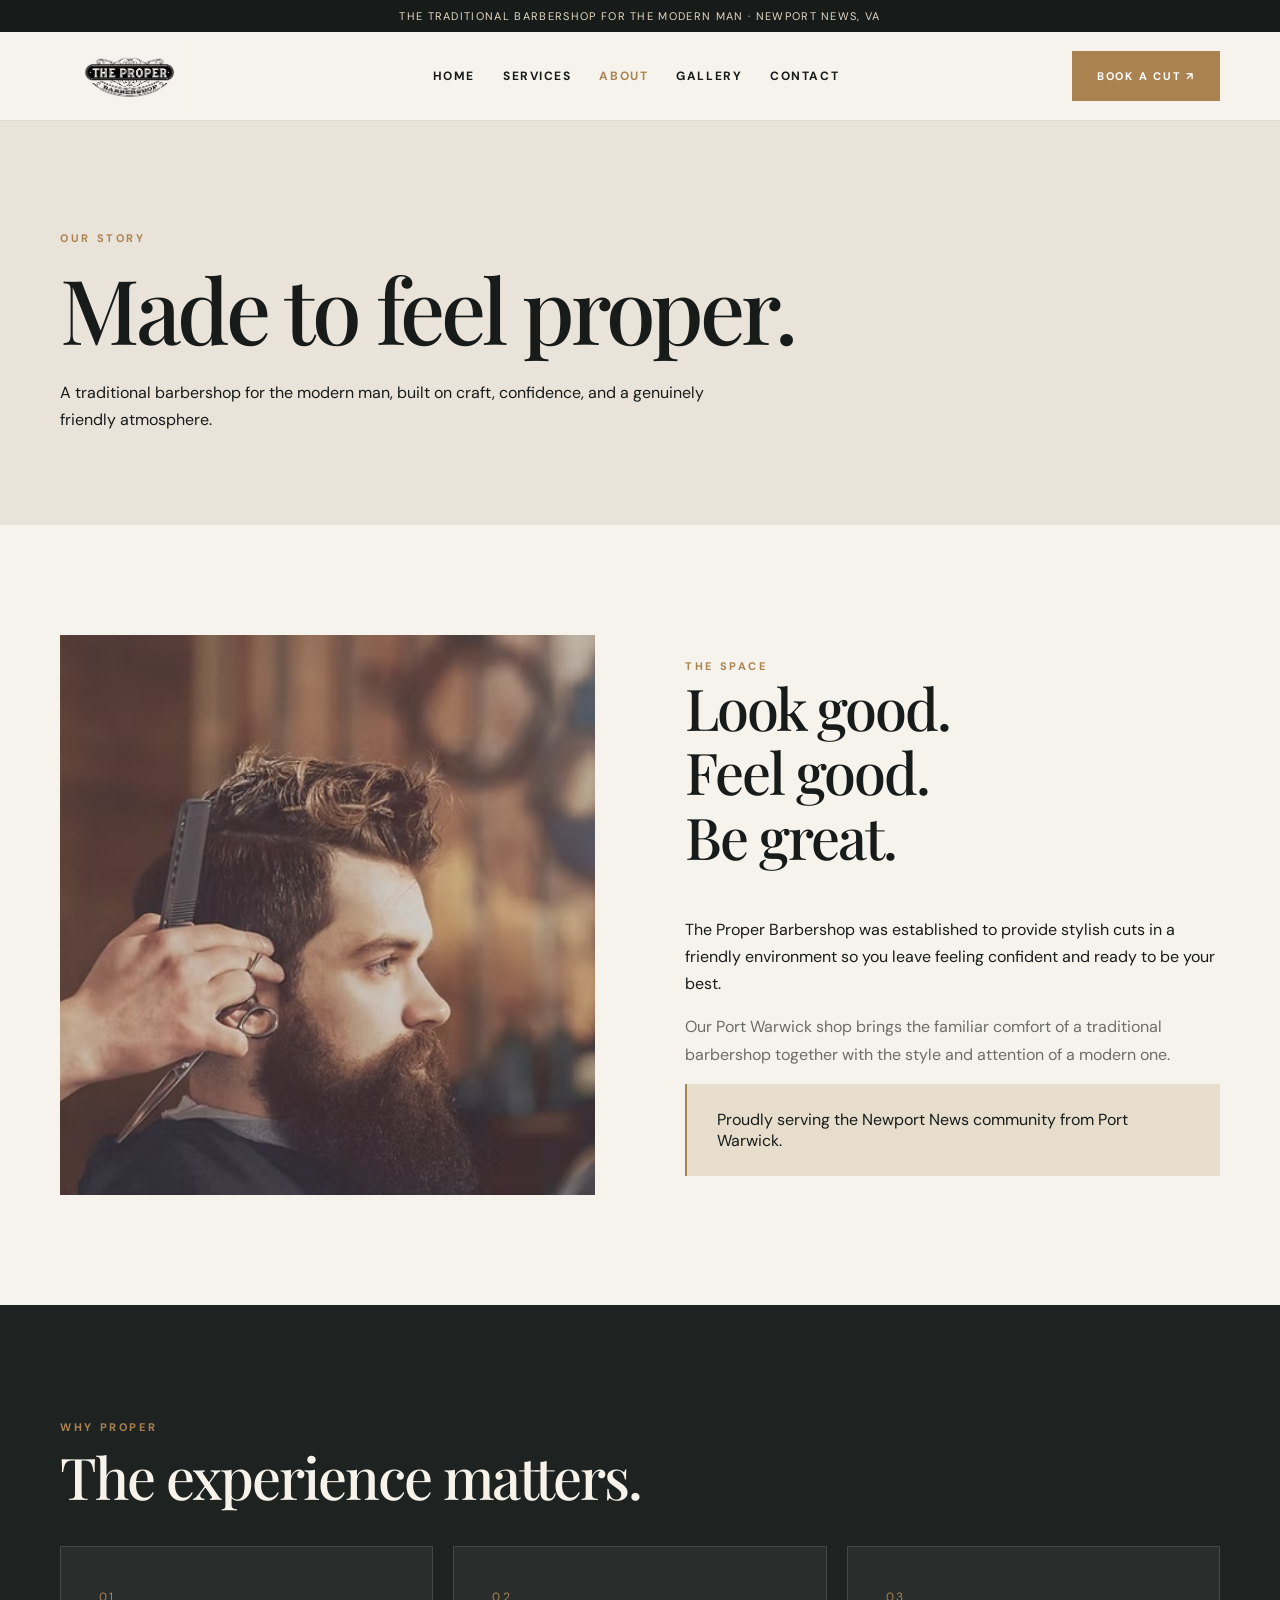
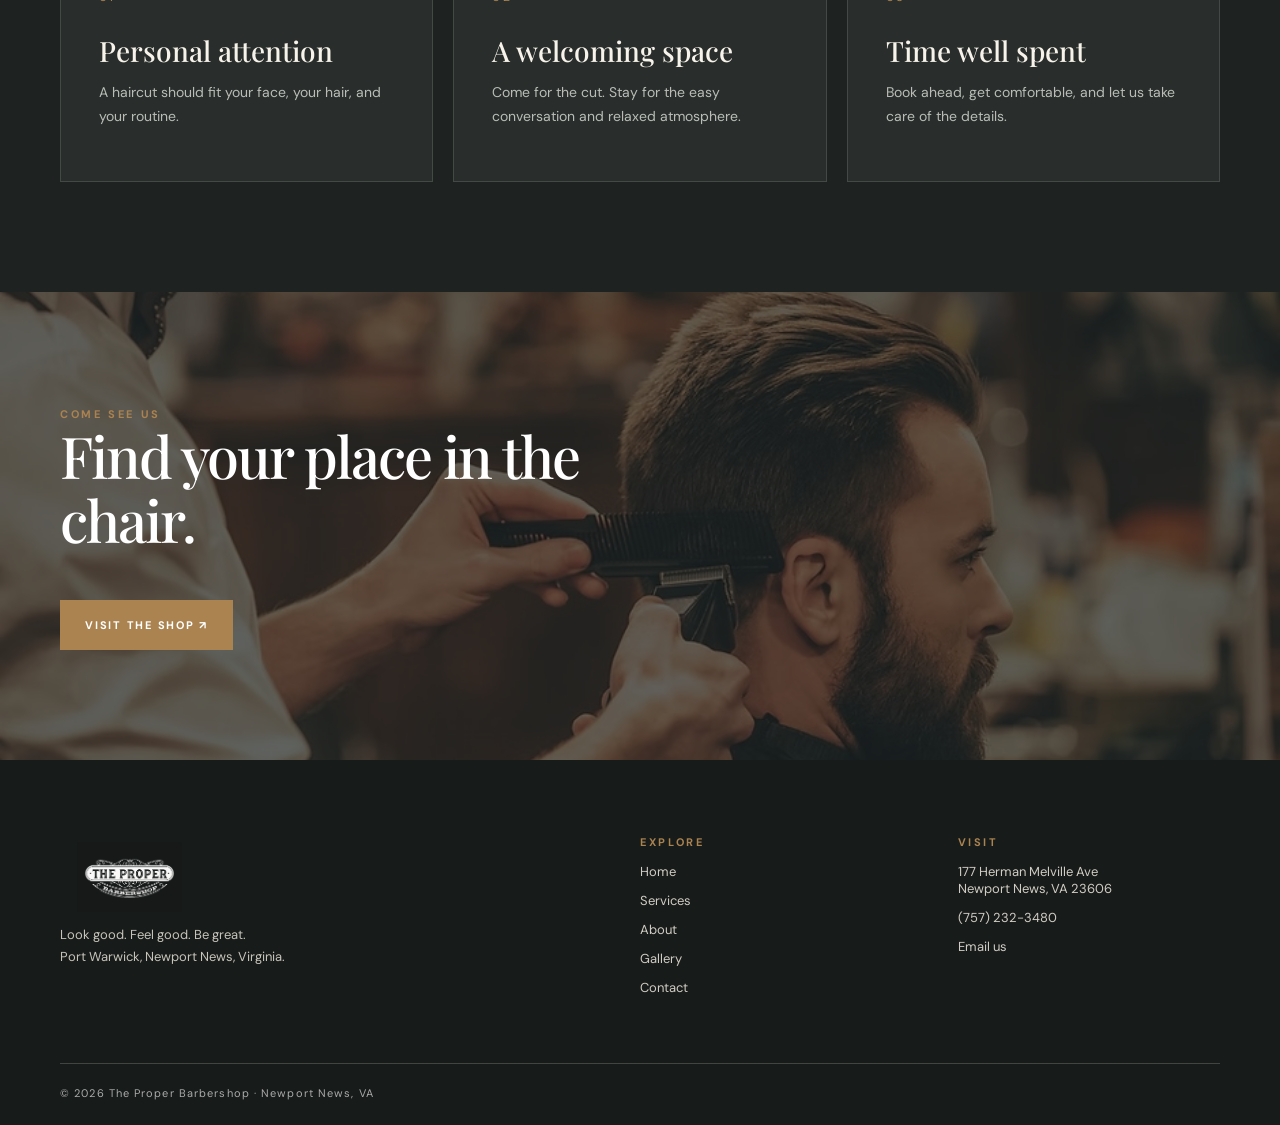
==== proper-barbershop-website/about.html @ 440b11e4 "Add files via upload" ====
<!doctype html><html lang="en"><head><meta charset="utf-8"><meta name="viewport" content="width=device-width,initial-scale=1"><meta name="description" content="Learn about The Proper Barbershop, a friendly modern barbershop in Port Warwick, Newport News, Virginia."><title>About | The Proper Barbershop</title><link rel="stylesheet" href="assets/style.css"></head><body><div id="site-header"></div><main><section class="pagehero"><div class="container"><span class="eyebrow">Our story</span><h1>Made to feel proper.</h1><p>A traditional barbershop for the modern man, built on craft, confidence, and a genuinely friendly atmosphere.</p></div></section><section class="section"><div class="container split"><img class="photo" src="assets/barber-shop.jpg" alt="Barber working on a haircut" loading="lazy"><div><span class="eyebrow">The space</span><h2>Look good.<br>Feel good.<br>Be great.</h2><p>The Proper Barbershop was established to provide stylish cuts in a friendly environment so you leave feeling confident and ready to be your best.</p><p class="muted">Our Port Warwick shop brings the familiar comfort of a traditional barbershop together with the style and attention of a modern one.</p><div class="award">Proudly serving the Newport News community from Port Warwick.</div></div></div></section><section class="section dark"><div class="container"><div class="section-head"><div><span class="eyebrow">Why Proper</span><h2>The experience matters.</h2></div></div><div class="cards"><div class="card"><span class="num">01</span><h3>Personal attention</h3><p>A haircut should fit your face, your hair, and your routine.</p></div><div class="card"><span class="num">02</span><h3>A welcoming space</h3><p>Come for the cut. Stay for the easy conversation and relaxed atmosphere.</p></div><div class="card"><span class="num">03</span><h3>Time well spent</h3><p>Book ahead, get comfortable, and let us take care of the details.</p></div></div></div></section><section class="banner"><div class="container"><span class="eyebrow">Come see us</span><h2>Find your place in the chair.</h2><a class="btn" href="contact.html">Visit the shop ↗</a></div></section></main><div id="site-footer"></div><script src="assets/site.js"></script></body></html>
---- proper-barbershop-website/assets/style.css ----
@import url('https://fonts.googleapis.com/css2?family=DM+Sans:wght@400;500;600;700&family=Playfair+Display:wght@500;600;700&display=swap');
:root{--ink:#171b1a;--cream:#f6f3ed;--sand:#e8e0d2;--gold:#ab8351;--muted:#6d6d68}*{box-sizing:border-box}html{scroll-behavior:smooth}body{margin:0;background:var(--cream);color:var(--ink);font-family:'DM Sans',Arial,sans-serif}a{color:inherit;text-decoration:none}img{max-width:100%;display:block}button{font:inherit}.container{width:min(1160px,calc(100% - 40px));margin:auto}.eyebrow{text-transform:uppercase;letter-spacing:.24em;font-size:11px;font-weight:700;color:var(--gold)}h1,h2,h3,p{margin-top:0}h1,h2,h3{font-family:'Playfair Display',Georgia,serif;font-weight:500}h1{font-size:clamp(48px,7vw,98px);line-height:1.03;letter-spacing:-.045em}h2{font-size:clamp(36px,4.5vw,62px);line-height:1.12;letter-spacing:-.035em}h3{font-size:28px}p{line-height:1.7}.muted{color:var(--muted)}.topline{background:#171b1a;color:#e5d9c4;text-align:center;padding:9px 15px;font-size:11px;letter-spacing:.12em;text-transform:uppercase}.header{position:relative;z-index:5;background:var(--cream);border-bottom:1px solid #e3ded3}.nav{min-height:88px;display:flex;align-items:center;justify-content:space-between;gap:25px}.brand{display:flex;align-items:center;gap:10px}.brand-mark{width:44px;height:44px;border:1px solid var(--gold);border-radius:50%;display:grid;place-items:center;color:var(--gold);font:25px Georgia,serif}.brand-text{font-family:Georgia,serif;text-transform:uppercase;font-size:17px;letter-spacing:.1em;line-height:1}.brand-text small{display:block;text-align:center;letter-spacing:.27em;font:8px 'DM Sans',sans-serif;margin-top:5px}.links{display:flex;gap:28px;align-items:center}.links a{font-size:12px;text-transform:uppercase;letter-spacing:.13em;font-weight:700}.links a:hover,.links a[aria-current=page]{color:var(--gold)}.btn{display:inline-flex;align-items:center;justify-content:center;gap:15px;background:var(--gold);color:white;padding:17px 24px;border:1px solid var(--gold);font-size:11px;font-weight:700;letter-spacing:.16em;text-transform:uppercase;transition:.2s}.btn:hover{background:#8c693e}.btn.outline{background:transparent;color:var(--ink);border-color:var(--ink)}.btn.outline:hover{background:var(--ink);color:white}.menu{display:none;background:none;border:0;font-size:27px}.hero{min-height:700px;display:grid;grid-template-columns:1fr 1fr}.hero-copy{background:#e9e3d9;display:flex;align-items:center;padding:70px max(35px,calc((100vw - 1160px)/2)) 70px max(35px,calc((100vw - 1160px)/2));padding-right:50px}.hero-copy .intro{max-width:550px}.hero p{max-width:450px}.hero-photo{background:#3c3933 url('man-getting-a-haircut.jpg') center/cover;position:relative}.hero-photo:after{content:'PORT WARWICK  /  NEWPORT NEWS, VA';position:absolute;bottom:26px;right:28px;color:white;letter-spacing:.2em;font-size:10px;text-shadow:0 1px 5px #000}.actions{display:flex;gap:12px;flex-wrap:wrap;margin-top:32px}.section{padding:110px 0}.section.tight{padding:70px 0}.split{display:grid;grid-template-columns:1fr 1fr;gap:90px;align-items:center}.photo{width:100%;height:560px;object-fit:cover;background:#c9bfb1}.photo.short{height:400px}.section-head{display:flex;align-items:end;justify-content:space-between;gap:24px;margin-bottom:38px}.section-head h2{margin:8px 0 0}.dark{background:#1e2322;color:#f7f3eb}.dark .muted{color:#b5b7af}.cards{display:grid;grid-template-columns:repeat(3,1fr);gap:20px}.card{background:#fbfaf7;padding:38px;border:1px solid #e8e3d9}.dark .card{background:#292e2c;border-color:#434944}.card .num{color:var(--gold);letter-spacing:.2em;font-size:12px}.card h3{margin:26px 0 12px}.card p{color:var(--muted);font-size:14px}.dark .card p{color:#babdb7}.rule{width:50px;height:1px;background:var(--gold);margin:25px 0}.banner{background:#b2a390 url('barber-shop-1.jpg') center/cover;padding:110px 0;color:white;position:relative}.banner:before{content:'';position:absolute;inset:0;background:#151815aa}.banner>.container{position:relative}.banner h2{max-width:650px}.pagehero{padding:105px 0 75px;background:#e9e3d9}.pagehero p{max-width:670px}.pagehero h1{margin:15px 0 25px}.list-row{display:grid;grid-template-columns:70px 1fr;gap:20px;padding:35px 0;border-bottom:1px solid #d8d0c3}.list-row h3{margin-bottom:9px}.list-row p{max-width:700px;color:var(--muted);margin:0}.list-row .num{color:var(--gold)}.gallery{display:grid;grid-template-columns:repeat(3,1fr);gap:16px}.gallery img{width:100%;height:350px;object-fit:cover;background:#d2cbc0}.gallery img:first-child{grid-column:span 2;height:450px}.gallery img:nth-child(2){height:450px}.contact-grid{display:grid;grid-template-columns:1fr 1fr;gap:90px}.info-block{padding:22px 0;border-bottom:1px solid #d9d1c4}.info-block a{text-decoration:underline;text-decoration-color:var(--gold);text-underline-offset:5px}.hours{display:grid;grid-template-columns:1fr auto;gap:15px;padding:14px 0;border-bottom:1px solid #d9d1c4}.map{width:100%;min-height:450px;border:0;filter:grayscale(.9)}.footer{background:#171b1a;color:#f3efe7;padding:70px 0 25px}.footer-grid{display:grid;grid-template-columns:2fr 1fr 1fr;gap:55px}.footer a{display:block;margin:12px 0;color:#d1cdc4;font-size:13px}.footer p{font-size:13px;color:#c7c4ba}.footer-bottom{border-top:1px solid #414441;margin-top:55px;padding-top:22px;font-size:11px;letter-spacing:.1em;color:#aaa}.award{background:#e7ddcd;padding:25px 30px;border-left:2px solid var(--gold)}@media(max-width:800px){.links{display:none;position:absolute;top:100%;left:0;right:0;background:var(--cream);padding:24px 20px;flex-direction:column;align-items:stretch;box-shadow:0 15px 25px #0002}.links.open{display:flex}.menu{display:block}.nav>.btn{display:none}.hero{grid-template-columns:1fr}.hero-copy{min-height:520px;padding:70px 25px}.hero-photo{height:430px}.split,.contact-grid{grid-template-columns:1fr;gap:35px}.cards{grid-template-columns:1fr}.gallery{grid-template-columns:1fr 1fr}.gallery img,.gallery img:first-child,.gallery img:nth-child(2){grid-column:auto;height:270px}.footer-grid{grid-template-columns:1fr 1fr}.footer-grid>div:first-child{grid-column:span 2}.section{padding:75px 0}}@media(max-width:520px){.topline{font-size:9px}.gallery{grid-template-columns:1fr}.gallery img,.gallery img:first-child,.gallery img:nth-child(2){height:320px}.section-head{display:block}.section-head .btn{margin-top:20px}.photo{height:390px}.brand-text{font-size:14px}}

.brand-logo{width:138px;height:auto;max-height:70px;object-fit:contain}.footer .brand-logo{filter:invert(1)}.brand{min-width:140px}@media(max-width:520px){.brand-logo{width:115px}}
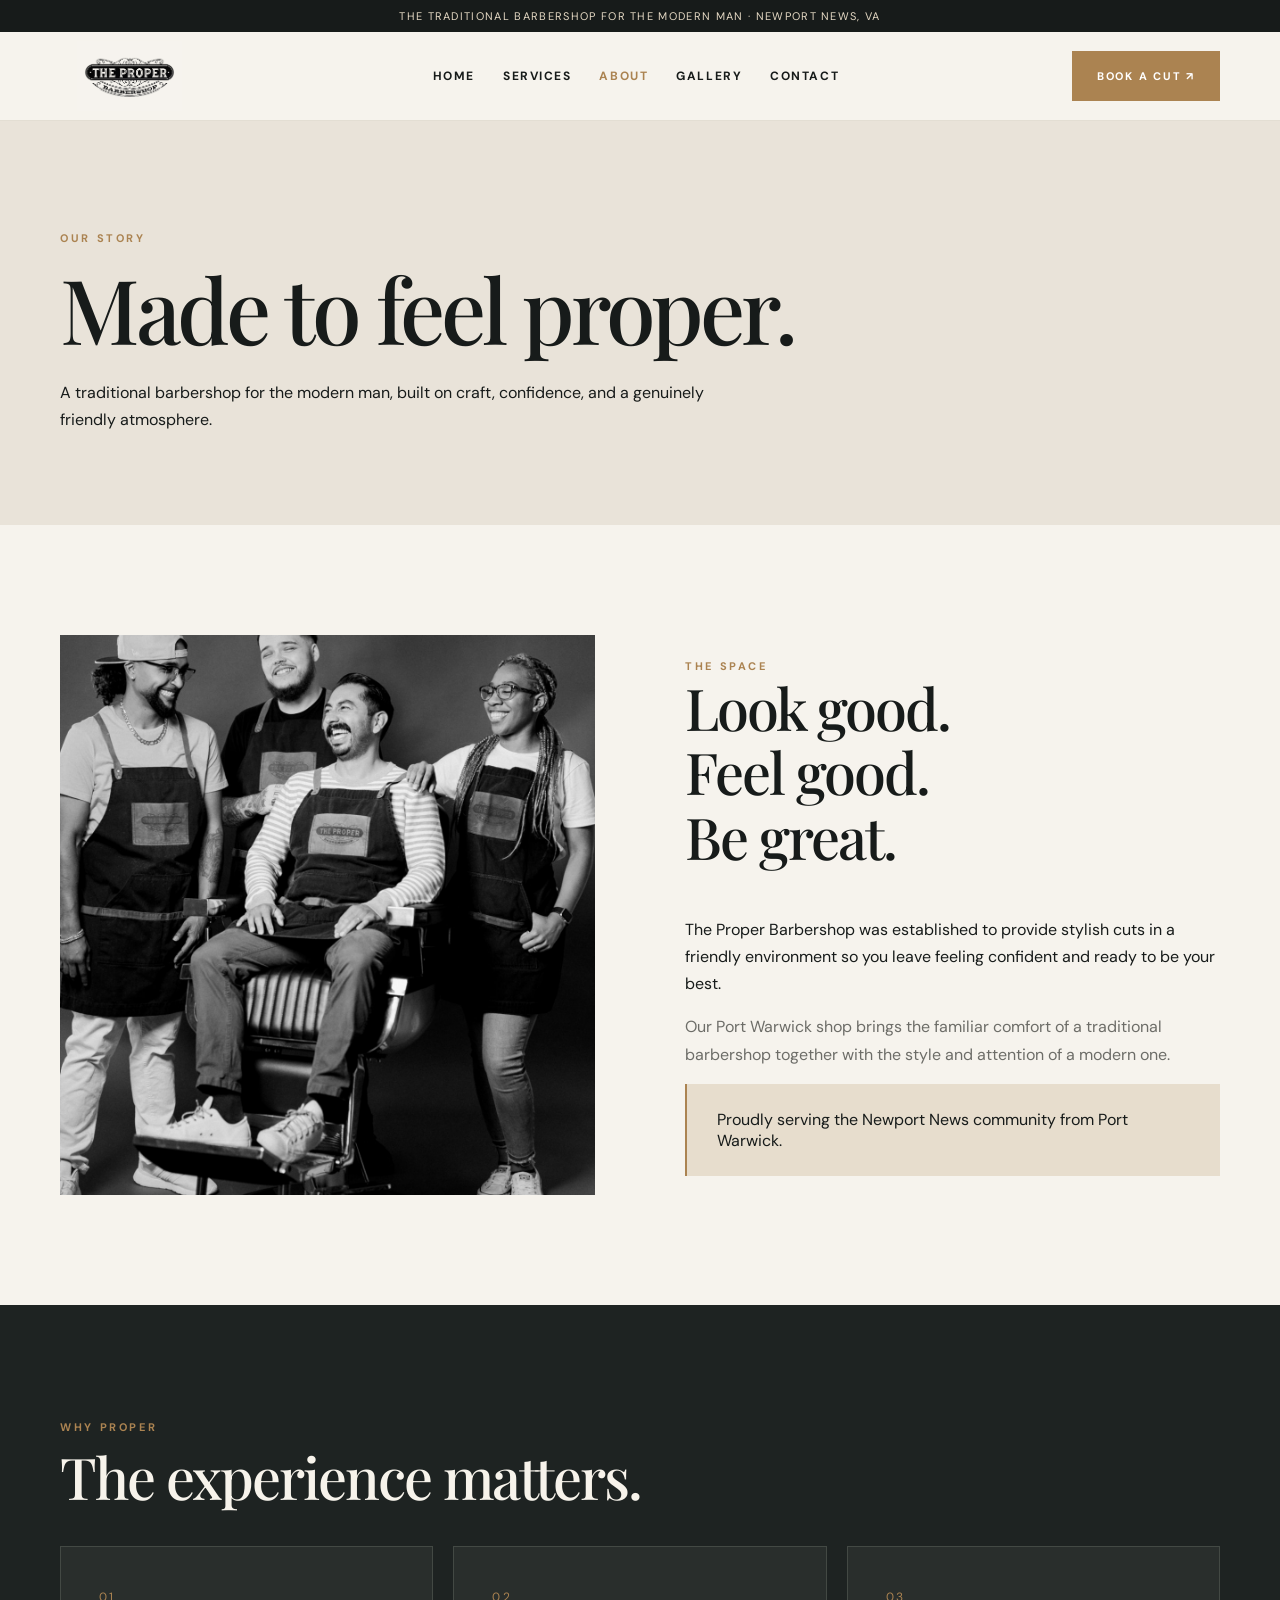
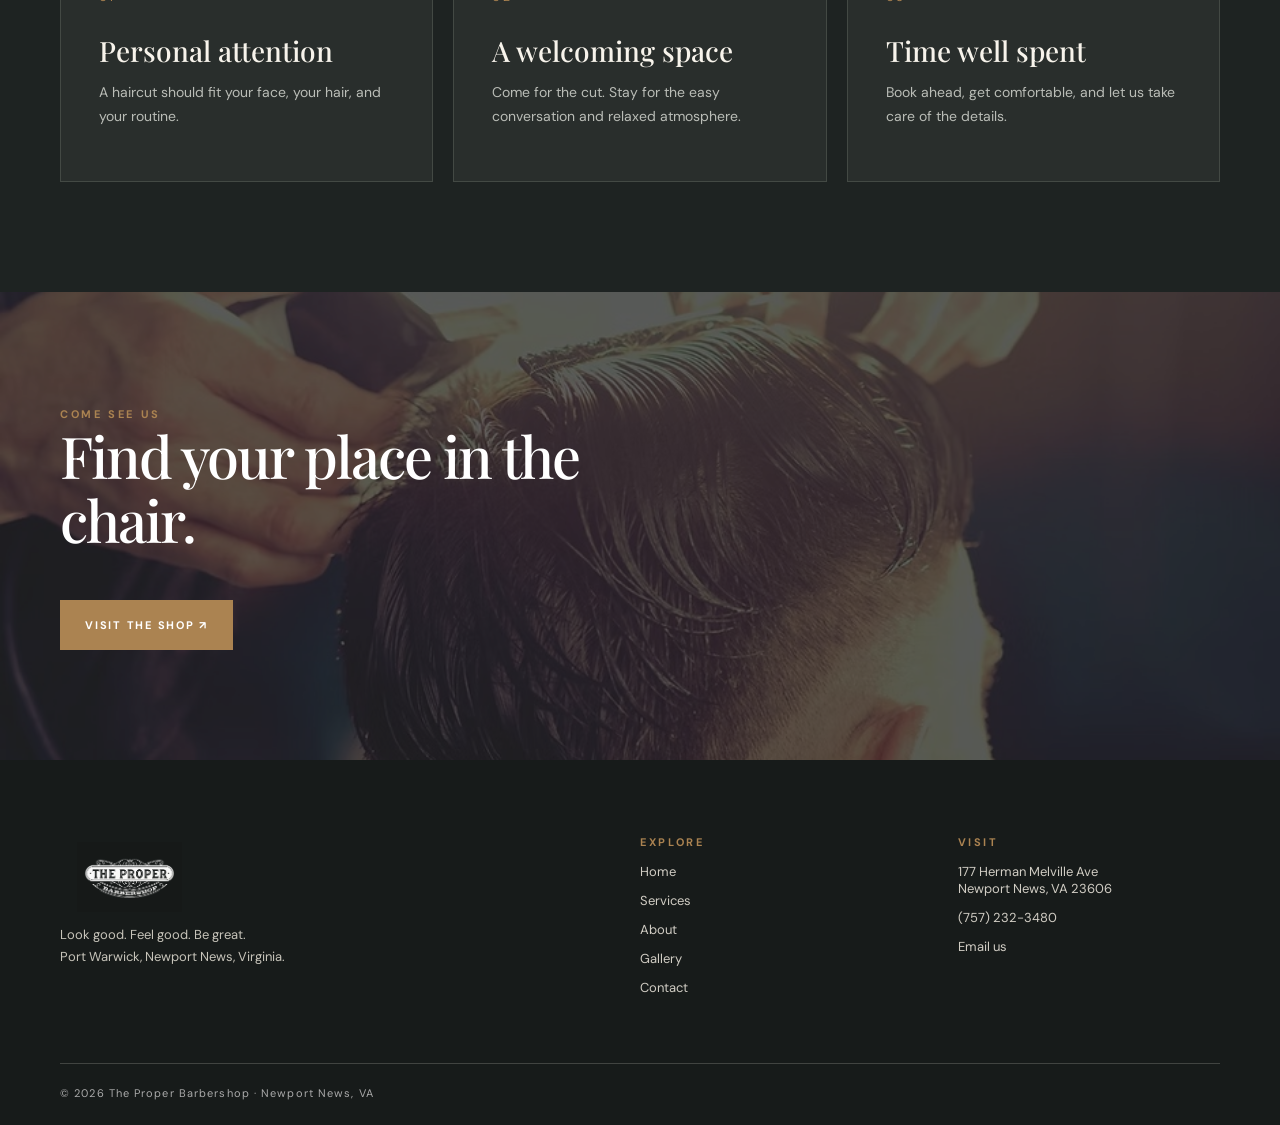
==== commit 24b1578c: "Add files via upload" ====
--- a/proper-barbershop-website/about.html
+++ b/proper-barbershop-website/about.html
@@ -1 +1 @@
-<!doctype html><html lang="en"><head><meta charset="utf-8"><meta name="viewport" content="width=device-width,initial-scale=1"><meta name="description" content="Learn about The Proper Barbershop, a friendly modern barbershop in Port Warwick, Newport News, Virginia."><title>About | The Proper Barbershop</title><link rel="stylesheet" href="assets/style.css"></head><body><div id="site-header"></div><main><section class="pagehero"><div class="container"><span class="eyebrow">Our story</span><h1>Made to feel proper.</h1><p>A traditional barbershop for the modern man, built on craft, confidence, and a genuinely friendly atmosphere.</p></div></section><section class="section"><div class="container split"><img class="photo" src="assets/barber-shop.jpg" alt="Barber working on a haircut" loading="lazy"><div><span class="eyebrow">The space</span><h2>Look good.<br>Feel good.<br>Be great.</h2><p>The Proper Barbershop was established to provide stylish cuts in a friendly environment so you leave feeling confident and ready to be your best.</p><p class="muted">Our Port Warwick shop brings the familiar comfort of a traditional barbershop together with the style and attention of a modern one.</p><div class="award">Proudly serving the Newport News community from Port Warwick.</div></div></div></section><section class="section dark"><div class="container"><div class="section-head"><div><span class="eyebrow">Why Proper</span><h2>The experience matters.</h2></div></div><div class="cards"><div class="card"><span class="num">01</span><h3>Personal attention</h3><p>A haircut should fit your face, your hair, and your routine.</p></div><div class="card"><span class="num">02</span><h3>A welcoming space</h3><p>Come for the cut. Stay for the easy conversation and relaxed atmosphere.</p></div><div class="card"><span class="num">03</span><h3>Time well spent</h3><p>Book ahead, get comfortable, and let us take care of the details.</p></div></div></div></section><section class="banner"><div class="container"><span class="eyebrow">Come see us</span><h2>Find your place in the chair.</h2><a class="btn" href="contact.html">Visit the shop ↗</a></div></section></main><div id="site-footer"></div><script src="assets/site.js"></script></body></html>
+<!doctype html><html lang="en"><head><meta charset="utf-8"><meta name="viewport" content="width=device-width,initial-scale=1"><meta name="description" content="Learn about The Proper Barbershop, a friendly modern barbershop in Port Warwick, Newport News, Virginia."><title>About | The Proper Barbershop</title><link rel="stylesheet" href="assets/style.css"></head><body><div id="site-header"></div><main><section class="pagehero"><div class="container"><span class="eyebrow">Our story</span><h1>Made to feel proper.</h1><p>A traditional barbershop for the modern man, built on craft, confidence, and a genuinely friendly atmosphere.</p></div></section><section class="section"><div class="container split"><img class="photo" src="assets/shop-team.jpg" alt="Barber working on a haircut" loading="lazy"><div><span class="eyebrow">The space</span><h2>Look good.<br>Feel good.<br>Be great.</h2><p>The Proper Barbershop was established to provide stylish cuts in a friendly environment so you leave feeling confident and ready to be your best.</p><p class="muted">Our Port Warwick shop brings the familiar comfort of a traditional barbershop together with the style and attention of a modern one.</p><div class="award">Proudly serving the Newport News community from Port Warwick.</div></div></div></section><section class="section dark"><div class="container"><div class="section-head"><div><span class="eyebrow">Why Proper</span><h2>The experience matters.</h2></div></div><div class="cards"><div class="card"><span class="num">01</span><h3>Personal attention</h3><p>A haircut should fit your face, your hair, and your routine.</p></div><div class="card"><span class="num">02</span><h3>A welcoming space</h3><p>Come for the cut. Stay for the easy conversation and relaxed atmosphere.</p></div><div class="card"><span class="num">03</span><h3>Time well spent</h3><p>Book ahead, get comfortable, and let us take care of the details.</p></div></div></div></section><section class="banner about-banner"><div class="container"><span class="eyebrow">Come see us</span><h2>Find your place in the chair.</h2><a class="btn" href="contact.html">Visit the shop ↗</a></div></section></main><div id="site-footer"></div><script src="assets/site.js"></script></body></html>
--- a/proper-barbershop-website/assets/style.css
+++ b/proper-barbershop-website/assets/style.css
@@ -1,4 +1,6 @@
 @import url('https://fonts.googleapis.com/css2?family=DM+Sans:wght@400;500;600;700&family=Playfair+Display:wght@500;600;700&display=swap');
-:root{--ink:#171b1a;--cream:#f6f3ed;--sand:#e8e0d2;--gold:#ab8351;--muted:#6d6d68}*{box-sizing:border-box}html{scroll-behavior:smooth}body{margin:0;background:var(--cream);color:var(--ink);font-family:'DM Sans',Arial,sans-serif}a{color:inherit;text-decoration:none}img{max-width:100%;display:block}button{font:inherit}.container{width:min(1160px,calc(100% - 40px));margin:auto}.eyebrow{text-transform:uppercase;letter-spacing:.24em;font-size:11px;font-weight:700;color:var(--gold)}h1,h2,h3,p{margin-top:0}h1,h2,h3{font-family:'Playfair Display',Georgia,serif;font-weight:500}h1{font-size:clamp(48px,7vw,98px);line-height:1.03;letter-spacing:-.045em}h2{font-size:clamp(36px,4.5vw,62px);line-height:1.12;letter-spacing:-.035em}h3{font-size:28px}p{line-height:1.7}.muted{color:var(--muted)}.topline{background:#171b1a;color:#e5d9c4;text-align:center;padding:9px 15px;font-size:11px;letter-spacing:.12em;text-transform:uppercase}.header{position:relative;z-index:5;background:var(--cream);border-bottom:1px solid #e3ded3}.nav{min-height:88px;display:flex;align-items:center;justify-content:space-between;gap:25px}.brand{display:flex;align-items:center;gap:10px}.brand-mark{width:44px;height:44px;border:1px solid var(--gold);border-radius:50%;display:grid;place-items:center;color:var(--gold);font:25px Georgia,serif}.brand-text{font-family:Georgia,serif;text-transform:uppercase;font-size:17px;letter-spacing:.1em;line-height:1}.brand-text small{display:block;text-align:center;letter-spacing:.27em;font:8px 'DM Sans',sans-serif;margin-top:5px}.links{display:flex;gap:28px;align-items:center}.links a{font-size:12px;text-transform:uppercase;letter-spacing:.13em;font-weight:700}.links a:hover,.links a[aria-current=page]{color:var(--gold)}.btn{display:inline-flex;align-items:center;justify-content:center;gap:15px;background:var(--gold);color:white;padding:17px 24px;border:1px solid var(--gold);font-size:11px;font-weight:700;letter-spacing:.16em;text-transform:uppercase;transition:.2s}.btn:hover{background:#8c693e}.btn.outline{background:transparent;color:var(--ink);border-color:var(--ink)}.btn.outline:hover{background:var(--ink);color:white}.menu{display:none;background:none;border:0;font-size:27px}.hero{min-height:700px;display:grid;grid-template-columns:1fr 1fr}.hero-copy{background:#e9e3d9;display:flex;align-items:center;padding:70px max(35px,calc((100vw - 1160px)/2)) 70px max(35px,calc((100vw - 1160px)/2));padding-right:50px}.hero-copy .intro{max-width:550px}.hero p{max-width:450px}.hero-photo{background:#3c3933 url('man-getting-a-haircut.jpg') center/cover;position:relative}.hero-photo:after{content:'PORT WARWICK  /  NEWPORT NEWS, VA';position:absolute;bottom:26px;right:28px;color:white;letter-spacing:.2em;font-size:10px;text-shadow:0 1px 5px #000}.actions{display:flex;gap:12px;flex-wrap:wrap;margin-top:32px}.section{padding:110px 0}.section.tight{padding:70px 0}.split{display:grid;grid-template-columns:1fr 1fr;gap:90px;align-items:center}.photo{width:100%;height:560px;object-fit:cover;background:#c9bfb1}.photo.short{height:400px}.section-head{display:flex;align-items:end;justify-content:space-between;gap:24px;margin-bottom:38px}.section-head h2{margin:8px 0 0}.dark{background:#1e2322;color:#f7f3eb}.dark .muted{color:#b5b7af}.cards{display:grid;grid-template-columns:repeat(3,1fr);gap:20px}.card{background:#fbfaf7;padding:38px;border:1px solid #e8e3d9}.dark .card{background:#292e2c;border-color:#434944}.card .num{color:var(--gold);letter-spacing:.2em;font-size:12px}.card h3{margin:26px 0 12px}.card p{color:var(--muted);font-size:14px}.dark .card p{color:#babdb7}.rule{width:50px;height:1px;background:var(--gold);margin:25px 0}.banner{background:#b2a390 url('barber-shop-1.jpg') center/cover;padding:110px 0;color:white;position:relative}.banner:before{content:'';position:absolute;inset:0;background:#151815aa}.banner>.container{position:relative}.banner h2{max-width:650px}.pagehero{padding:105px 0 75px;background:#e9e3d9}.pagehero p{max-width:670px}.pagehero h1{margin:15px 0 25px}.list-row{display:grid;grid-template-columns:70px 1fr;gap:20px;padding:35px 0;border-bottom:1px solid #d8d0c3}.list-row h3{margin-bottom:9px}.list-row p{max-width:700px;color:var(--muted);margin:0}.list-row .num{color:var(--gold)}.gallery{display:grid;grid-template-columns:repeat(3,1fr);gap:16px}.gallery img{width:100%;height:350px;object-fit:cover;background:#d2cbc0}.gallery img:first-child{grid-column:span 2;height:450px}.gallery img:nth-child(2){height:450px}.contact-grid{display:grid;grid-template-columns:1fr 1fr;gap:90px}.info-block{padding:22px 0;border-bottom:1px solid #d9d1c4}.info-block a{text-decoration:underline;text-decoration-color:var(--gold);text-underline-offset:5px}.hours{display:grid;grid-template-columns:1fr auto;gap:15px;padding:14px 0;border-bottom:1px solid #d9d1c4}.map{width:100%;min-height:450px;border:0;filter:grayscale(.9)}.footer{background:#171b1a;color:#f3efe7;padding:70px 0 25px}.footer-grid{display:grid;grid-template-columns:2fr 1fr 1fr;gap:55px}.footer a{display:block;margin:12px 0;color:#d1cdc4;font-size:13px}.footer p{font-size:13px;color:#c7c4ba}.footer-bottom{border-top:1px solid #414441;margin-top:55px;padding-top:22px;font-size:11px;letter-spacing:.1em;color:#aaa}.award{background:#e7ddcd;padding:25px 30px;border-left:2px solid var(--gold)}@media(max-width:800px){.links{display:none;position:absolute;top:100%;left:0;right:0;background:var(--cream);padding:24px 20px;flex-direction:column;align-items:stretch;box-shadow:0 15px 25px #0002}.links.open{display:flex}.menu{display:block}.nav>.btn{display:none}.hero{grid-template-columns:1fr}.hero-copy{min-height:520px;padding:70px 25px}.hero-photo{height:430px}.split,.contact-grid{grid-template-columns:1fr;gap:35px}.cards{grid-template-columns:1fr}.gallery{grid-template-columns:1fr 1fr}.gallery img,.gallery img:first-child,.gallery img:nth-child(2){grid-column:auto;height:270px}.footer-grid{grid-template-columns:1fr 1fr}.footer-grid>div:first-child{grid-column:span 2}.section{padding:75px 0}}@media(max-width:520px){.topline{font-size:9px}.gallery{grid-template-columns:1fr}.gallery img,.gallery img:first-child,.gallery img:nth-child(2){height:320px}.section-head{display:block}.section-head .btn{margin-top:20px}.photo{height:390px}.brand-text{font-size:14px}}
+:root{--ink:#171b1a;--cream:#f6f3ed;--sand:#e8e0d2;--gold:#ab8351;--muted:#6d6d68}*{box-sizing:border-box}html{scroll-behavior:smooth}body{margin:0;background:var(--cream);color:var(--ink);font-family:'DM Sans',Arial,sans-serif}a{color:inherit;text-decoration:none}img{max-width:100%;display:block}button{font:inherit}.container{width:min(1160px,calc(100% - 40px));margin:auto}.eyebrow{text-transform:uppercase;letter-spacing:.24em;font-size:11px;font-weight:700;color:var(--gold)}h1,h2,h3,p{margin-top:0}h1,h2,h3{font-family:'Playfair Display',Georgia,serif;font-weight:500}h1{font-size:clamp(48px,7vw,98px);line-height:1.03;letter-spacing:-.045em}h2{font-size:clamp(36px,4.5vw,62px);line-height:1.12;letter-spacing:-.035em}h3{font-size:28px}p{line-height:1.7}.muted{color:var(--muted)}.topline{background:#171b1a;color:#e5d9c4;text-align:center;padding:9px 15px;font-size:11px;letter-spacing:.12em;text-transform:uppercase}.header{position:relative;z-index:5;background:var(--cream);border-bottom:1px solid #e3ded3}.nav{min-height:88px;display:flex;align-items:center;justify-content:space-between;gap:25px}.brand{display:flex;align-items:center;gap:10px}.brand-mark{width:44px;height:44px;border:1px solid var(--gold);border-radius:50%;display:grid;place-items:center;color:var(--gold);font:25px Georgia,serif}.brand-text{font-family:Georgia,serif;text-transform:uppercase;font-size:17px;letter-spacing:.1em;line-height:1}.brand-text small{display:block;text-align:center;letter-spacing:.27em;font:8px 'DM Sans',sans-serif;margin-top:5px}.links{display:flex;gap:28px;align-items:center}.links a{font-size:12px;text-transform:uppercase;letter-spacing:.13em;font-weight:700}.links a:hover,.links a[aria-current=page]{color:var(--gold)}.btn{display:inline-flex;align-items:center;justify-content:center;gap:15px;background:var(--gold);color:white;padding:17px 24px;border:1px solid var(--gold);font-size:11px;font-weight:700;letter-spacing:.16em;text-transform:uppercase;transition:.2s}.btn:hover{background:#8c693e}.btn.outline{background:transparent;color:var(--ink);border-color:var(--ink)}.btn.outline:hover{background:var(--ink);color:white}.menu{display:none;background:none;border:0;font-size:27px}.hero{min-height:700px;display:grid;grid-template-columns:1fr 1fr}.hero-copy{background:#e9e3d9;display:flex;align-items:center;padding:70px max(35px,calc((100vw - 1160px)/2)) 70px max(35px,calc((100vw - 1160px)/2));padding-right:50px}.hero-copy .intro{max-width:550px}.hero p{max-width:450px}.hero-photo{background:#3c3933 url('shop-interior.jpg') center/cover;position:relative}.hero-photo:after{content:'PORT WARWICK  /  NEWPORT NEWS, VA';position:absolute;bottom:26px;right:28px;color:white;letter-spacing:.2em;font-size:10px;text-shadow:0 1px 5px #000}.actions{display:flex;gap:12px;flex-wrap:wrap;margin-top:32px}.section{padding:110px 0}.section.tight{padding:70px 0}.split{display:grid;grid-template-columns:1fr 1fr;gap:90px;align-items:center}.photo{width:100%;height:560px;object-fit:cover;background:#c9bfb1}.photo.short{height:400px}.section-head{display:flex;align-items:end;justify-content:space-between;gap:24px;margin-bottom:38px}.section-head h2{margin:8px 0 0}.dark{background:#1e2322;color:#f7f3eb}.dark .muted{color:#b5b7af}.cards{display:grid;grid-template-columns:repeat(3,1fr);gap:20px}.card{background:#fbfaf7;padding:38px;border:1px solid #e8e3d9}.dark .card{background:#292e2c;border-color:#434944}.card .num{color:var(--gold);letter-spacing:.2em;font-size:12px}.card h3{margin:26px 0 12px}.card p{color:var(--muted);font-size:14px}.dark .card p{color:#babdb7}.rule{width:50px;height:1px;background:var(--gold);margin:25px 0}.banner{background:#b2a390 url('hipster.jpg') center/cover;padding:110px 0;color:white;position:relative}.banner:before{content:'';position:absolute;inset:0;background:#151815aa}.banner>.container{position:relative}.banner h2{max-width:650px}.pagehero{padding:105px 0 75px;background:#e9e3d9}.pagehero p{max-width:670px}.pagehero h1{margin:15px 0 25px}.list-row{display:grid;grid-template-columns:70px 1fr;gap:20px;padding:35px 0;border-bottom:1px solid #d8d0c3}.list-row h3{margin-bottom:9px}.list-row p{max-width:700px;color:var(--muted);margin:0}.list-row .num{color:var(--gold)}.gallery{display:grid;grid-template-columns:repeat(3,1fr);gap:16px}.gallery img{width:100%;height:350px;object-fit:cover;background:#d2cbc0}.gallery img:first-child{grid-column:span 2;height:450px}.gallery img:nth-child(2){height:450px}.contact-grid{display:grid;grid-template-columns:1fr 1fr;gap:90px}.info-block{padding:22px 0;border-bottom:1px solid #d9d1c4}.info-block a{text-decoration:underline;text-decoration-color:var(--gold);text-underline-offset:5px}.hours{display:grid;grid-template-columns:1fr auto;gap:15px;padding:14px 0;border-bottom:1px solid #d9d1c4}.map{width:100%;min-height:450px;border:0;filter:grayscale(.9)}.footer{background:#171b1a;color:#f3efe7;padding:70px 0 25px}.footer-grid{display:grid;grid-template-columns:2fr 1fr 1fr;gap:55px}.footer a{display:block;margin:12px 0;color:#d1cdc4;font-size:13px}.footer p{font-size:13px;color:#c7c4ba}.footer-bottom{border-top:1px solid #414441;margin-top:55px;padding-top:22px;font-size:11px;letter-spacing:.1em;color:#aaa}.award{background:#e7ddcd;padding:25px 30px;border-left:2px solid var(--gold)}@media(max-width:800px){.links{display:none;position:absolute;top:100%;left:0;right:0;background:var(--cream);padding:24px 20px;flex-direction:column;align-items:stretch;box-shadow:0 15px 25px #0002}.links.open{display:flex}.menu{display:block}.nav>.btn{display:none}.hero{grid-template-columns:1fr}.hero-copy{min-height:520px;padding:70px 25px}.hero-photo{height:430px}.split,.contact-grid{grid-template-columns:1fr;gap:35px}.cards{grid-template-columns:1fr}.gallery{grid-template-columns:1fr 1fr}.gallery img,.gallery img:first-child,.gallery img:nth-child(2){grid-column:auto;height:270px}.footer-grid{grid-template-columns:1fr 1fr}.footer-grid>div:first-child{grid-column:span 2}.section{padding:75px 0}}@media(max-width:520px){.topline{font-size:9px}.gallery{grid-template-columns:1fr}.gallery img,.gallery img:first-child,.gallery img:nth-child(2){height:320px}.section-head{display:block}.section-head .btn{margin-top:20px}.photo{height:390px}.brand-text{font-size:14px}}
 
 .brand-logo{width:138px;height:auto;max-height:70px;object-fit:contain}.footer .brand-logo{filter:invert(1)}.brand{min-width:140px}@media(max-width:520px){.brand-logo{width:115px}}
+
+.banner.service-banner{background-image:url("handsome-young-guy.jpg");background-position:center 40%}.banner.about-banner{background-image:url("male-haircut.jpg");background-position:center 48%}.gallery img{object-position:center}.gallery img.portrait{object-position:center 30%}
